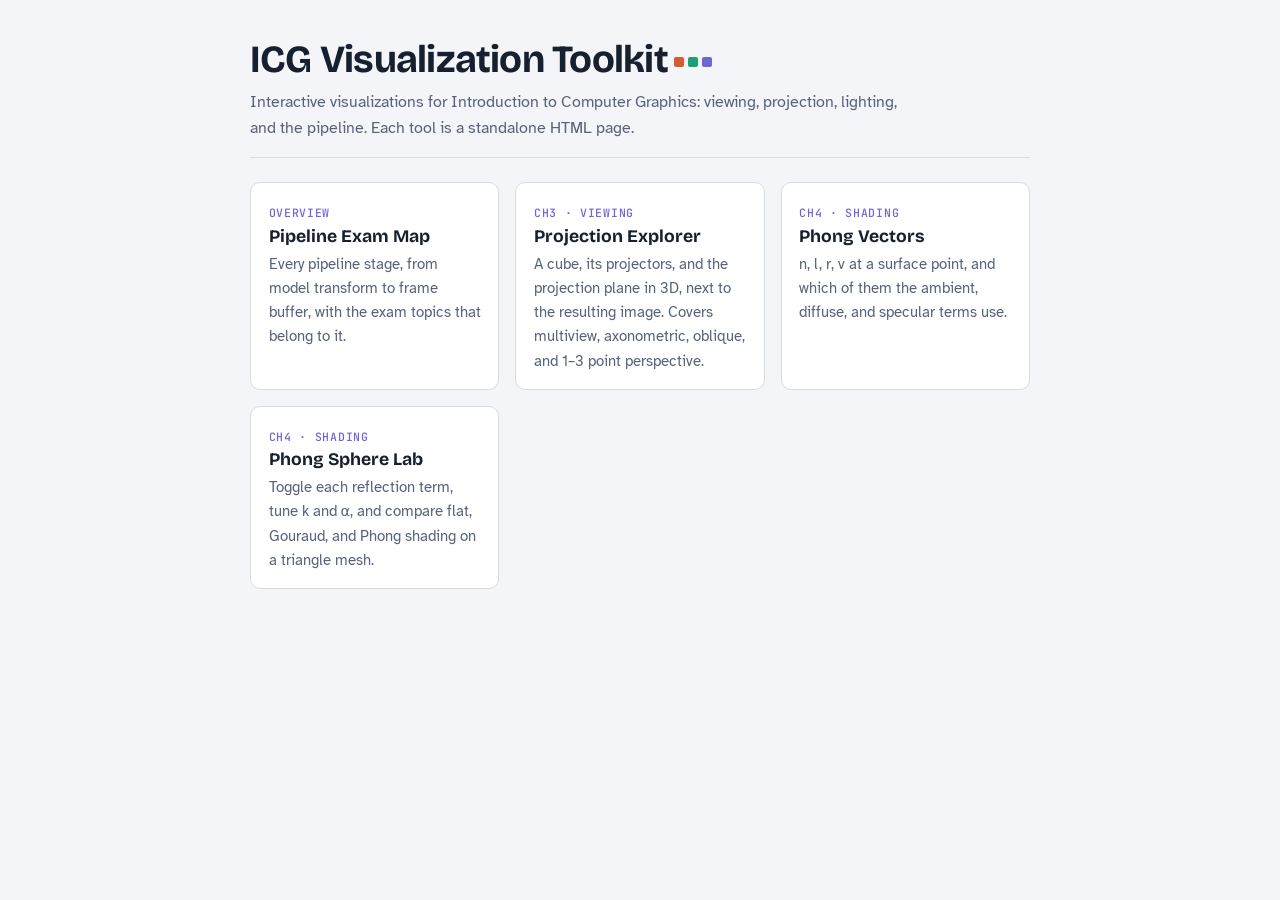
==== index.html @ ba5fea21 "Add ICG visualization toolkit: pipeline map, projection explorer, Phong tools Co-Authored-By: Claude" ====
<!doctype html>
<html lang="en"><head><meta charset="utf-8"><meta name="viewport" content="width=device-width,initial-scale=1,viewport-fit=cover">
<title>ICG Visualization Toolkit</title>
<link rel="stylesheet" href="https://fonts.googleapis.com/css2?family=Bricolage+Grotesque:opsz,wght@12..96,500;12..96,700&family=Atkinson+Hyperlegible:wght@400;700&family=JetBrains+Mono:wght@400;500&display=swap">
<link rel="stylesheet" href="assets/common.css">
<style>
.grid{display:grid;grid-template-columns:repeat(auto-fit,minmax(240px,1fr));gap:1rem;margin-top:1.5rem}
.card{display:block;min-width:0;background:var(--panel);border:1px solid var(--rule);border-radius:10px;padding:1rem 1.1rem;color:var(--ink);text-decoration:none}
.card:hover,.card:focus-visible{border-color:var(--z);outline:none}
.card h3{font:700 1.1rem var(--display);margin:0 0 .3rem}
.card p{margin:0;font-size:.92rem;color:var(--muted)}
.tag{font:500 .72rem var(--mono);letter-spacing:.06em;text-transform:uppercase;color:var(--z)}
.ax{display:inline-flex;gap:4px;vertical-align:middle;margin-left:.4rem}.ax i{width:10px;height:10px;border-radius:2px;display:block}
</style></head><body><main>
<header>
  <h1>ICG Visualization Toolkit<span class="ax" aria-hidden="true"><i style="background:var(--x)"></i><i style="background:var(--y)"></i><i style="background:var(--z)"></i></span></h1>
  <p class="lede">Interactive visualizations for Introduction to Computer Graphics: viewing, projection, lighting, and the pipeline. Each tool is a standalone HTML page.</p>
</header>
<div class="grid">
  <a class="card" href="tools/pipeline-map.html"><span class="tag">Overview</span><h3>Pipeline Exam Map</h3><p>Every pipeline stage, from model transform to frame buffer, with the exam topics that belong to it.</p></a>
  <a class="card" href="tools/projection-explorer.html"><span class="tag">Ch3 · Viewing</span><h3>Projection Explorer</h3><p>A cube, its projectors, and the projection plane in 3D, next to the resulting image. Covers multiview, axonometric, oblique, and 1–3 point perspective.</p></a>
  <a class="card" href="tools/phong-vectors.html"><span class="tag">Ch4 · Shading</span><h3>Phong Vectors</h3><p>n, l, r, v at a surface point, and which of them the ambient, diffuse, and specular terms use.</p></a>
  <a class="card" href="tools/phong-sphere-lab.html"><span class="tag">Ch4 · Shading</span><h3>Phong Sphere Lab</h3><p>Toggle each reflection term, tune k and α, and compare flat, Gouraud, and Phong shading on a triangle mesh.</p></a>
</div>
</main></body></html>
---- assets/common.css ----
/* Shared look for every tool: cool paper, x/y/z axis colors as the only accents */
:root{
  --bg:#F3F5F8; --panel:#FFFFFF; --ink:#16202E; --muted:#56637A; --rule:#D5DCE6;
  --x:#D85A30; --y:#1D9E75; --z:#6E66D4; --hl:#EAE8FC; --amber:#EF9F27;
  --display:"Bricolage Grotesque",ui-sans-serif,system-ui,sans-serif;
  --body:"Atkinson Hyperlegible",ui-sans-serif,system-ui,sans-serif;
  --mono:"JetBrains Mono",ui-monospace,Menlo,Consolas,monospace;
  /* diagram node ramps: fill / stroke / title / subtitle */
  --gray-f:#F1EFE8; --gray-s:#5F5E5A; --gray-t:#444441; --gray-u:#5F5E5A;
  --purple-f:#EEEDFE; --purple-s:#534AB7; --purple-t:#3C3489; --purple-u:#534AB7;
  --teal-f:#E1F5EE; --teal-s:#0F6E56; --teal-t:#085041; --teal-u:#0F6E56;
  --amber-f:#FAEEDA; --amber-s:#854F0B; --amber-t:#633806; --amber-u:#854F0B;
}
@media (prefers-color-scheme: dark){:root:not([data-theme="light"]){
  --bg:#10151D; --panel:#18202B; --ink:#E4E9F1; --muted:#9AA7BB; --rule:#2C3746;
  --x:#F0875F; --y:#4CC79D; --z:#A49DF0; --hl:#2A2752;
  --gray-f:#444441; --gray-s:#B4B2A9; --gray-t:#F1EFE8; --gray-u:#D3D1C7;
  --purple-f:#3C3489; --purple-s:#AFA9EC; --purple-t:#EEEDFE; --purple-u:#CECBF6;
  --teal-f:#085041; --teal-s:#5DCAA5; --teal-t:#E1F5EE; --teal-u:#9FE1CB;
  --amber-f:#633806; --amber-s:#EF9F27; --amber-t:#FAEEDA; --amber-u:#FAC775;
  color-scheme:dark}}
:root[data-theme="dark"]{
  --bg:#10151D; --panel:#18202B; --ink:#E4E9F1; --muted:#9AA7BB; --rule:#2C3746;
  --x:#F0875F; --y:#4CC79D; --z:#A49DF0; --hl:#2A2752;
  --gray-f:#444441; --gray-s:#B4B2A9; --gray-t:#F1EFE8; --gray-u:#D3D1C7;
  --purple-f:#3C3489; --purple-s:#AFA9EC; --purple-t:#EEEDFE; --purple-u:#CECBF6;
  --teal-f:#085041; --teal-s:#5DCAA5; --teal-t:#E1F5EE; --teal-u:#9FE1CB;
  --amber-f:#633806; --amber-s:#EF9F27; --amber-t:#FAEEDA; --amber-u:#FAC775;
  color-scheme:dark}
*{box-sizing:border-box}
html,body{margin:0}
body{background:var(--bg);color:var(--ink);font:16px/1.65 var(--body);
  padding-left:max(16px,env(safe-area-inset-left,0px));padding-right:max(16px,env(safe-area-inset-right,0px));padding-block:0 4rem}
main{max-width:780px;margin:0 auto}
header{padding-block:2rem 1rem;border-bottom:1px solid var(--rule);margin-bottom:1.5rem}
header a.back{font-size:.85rem;color:var(--muted)}
h1{font:700 clamp(1.8rem,5vw,2.4rem)/1.1 var(--display);margin:.4rem 0 .5rem;letter-spacing:-.02em;text-wrap:balance}
h2{font:700 1.3rem/1.2 var(--display);margin:1.5rem 0 .5rem}
p{max-width:65ch}
.lede{color:var(--muted);margin:0}
code{font-family:var(--mono);font-size:.88em}
button{font:inherit;font-size:.86rem;color:var(--ink);background:var(--panel);border:1px solid var(--rule);border-radius:6px;padding:.35rem .7rem;cursor:pointer}
button:hover{border-color:var(--muted)}
button:focus-visible,input:focus-visible{outline:2px solid var(--z);outline-offset:2px}
button.on{background:var(--hl);border-color:var(--z)}
input[type=range]{accent-color:var(--z)}
.svgwrap{overflow-x:auto}
.svgwrap svg{display:block;width:100%;min-width:560px}
/* SVG text + node classes */
.t{font:14px var(--body);fill:var(--ink)}
.ts{font:12px var(--body);fill:var(--muted)}
.th{font:500 14px var(--body);fill:var(--ink)}
.arr{stroke:var(--muted);stroke-width:1.5;fill:none}
.box{fill:var(--panel);stroke:var(--rule)}
.c-gray>rect,rect.c-gray{fill:var(--gray-f);stroke:var(--gray-s)} .c-gray>.th{fill:var(--gray-t)} .c-gray>.ts{fill:var(--gray-u)}
.c-purple>rect,rect.c-purple{fill:var(--purple-f);stroke:var(--purple-s)} .c-purple>.th{fill:var(--purple-t)} .c-purple>.ts{fill:var(--purple-u)}
.c-teal>rect,rect.c-teal{fill:var(--teal-f);stroke:var(--teal-s)} .c-teal>.th{fill:var(--teal-t)} .c-teal>.ts{fill:var(--teal-u)}
.c-amber>rect,rect.c-amber{fill:var(--amber-f);stroke:var(--amber-s)} .c-amber>.th{fill:var(--amber-t)} .c-amber>.ts{fill:var(--amber-u)}
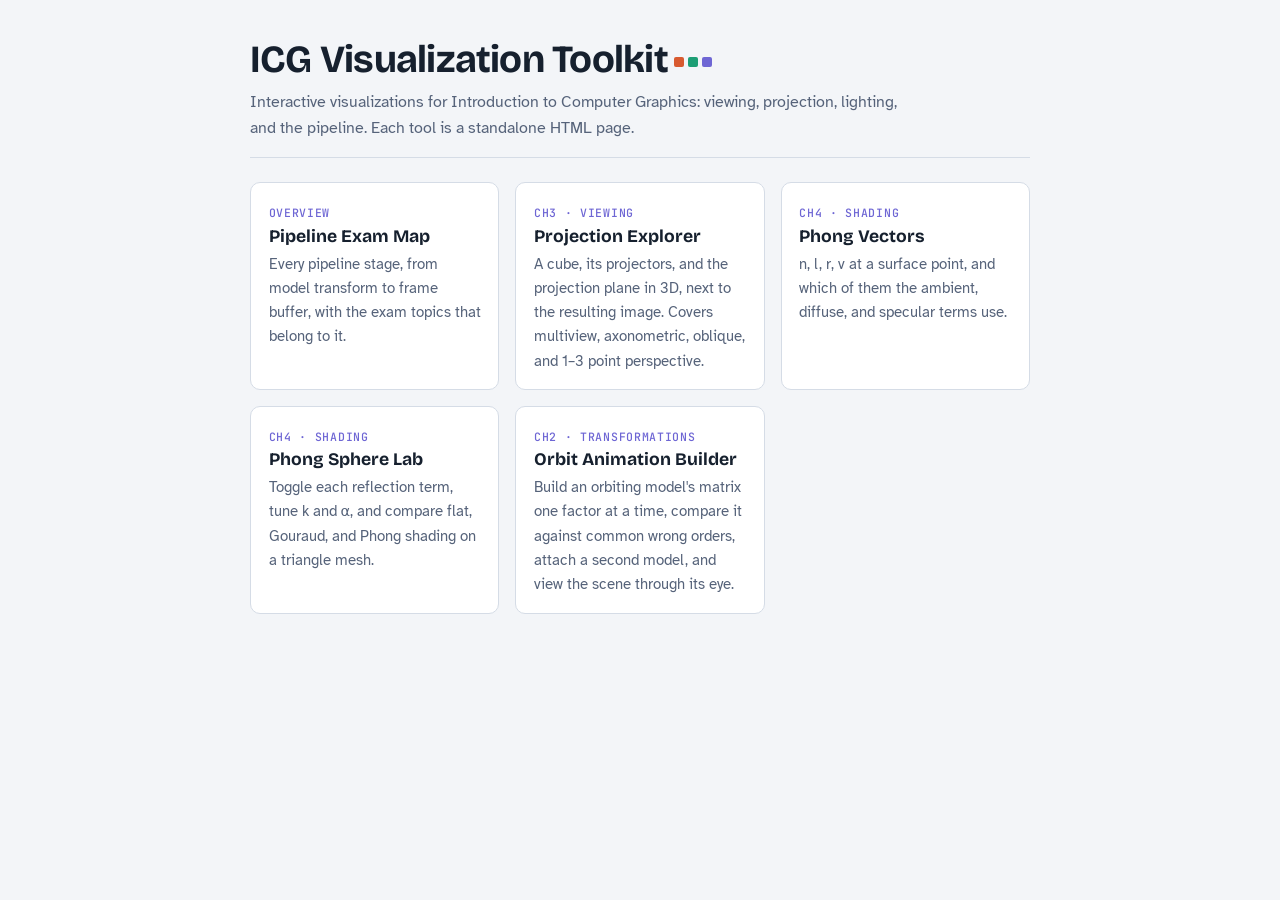
==== commit 12dbb327: "Add orbit animation builder Co-Authored-By: Claude Opus 5.5 <noreply@anthropic.com> Claude-Session: " ====
--- a/index.html
+++ b/index.html
@@ -21,5 +21,6 @@
   <a class="card" href="tools/projection-explorer.html"><span class="tag">Ch3 · Viewing</span><h3>Projection Explorer</h3><p>A cube, its projectors, and the projection plane in 3D, next to the resulting image. Covers multiview, axonometric, oblique, and 1–3 point perspective.</p></a>
   <a class="card" href="tools/phong-vectors.html"><span class="tag">Ch4 · Shading</span><h3>Phong Vectors</h3><p>n, l, r, v at a surface point, and which of them the ambient, diffuse, and specular terms use.</p></a>
   <a class="card" href="tools/phong-sphere-lab.html"><span class="tag">Ch4 · Shading</span><h3>Phong Sphere Lab</h3><p>Toggle each reflection term, tune k and α, and compare flat, Gouraud, and Phong shading on a triangle mesh.</p></a>
+  <a class="card" href="tools/orbit-animation.html"><span class="tag">Ch2 · Transformations</span><h3>Orbit Animation Builder</h3><p>Build an orbiting model's matrix one factor at a time, compare it against common wrong orders, attach a second model, and view the scene through its eye.</p></a>
 </div>
 </main></body></html>
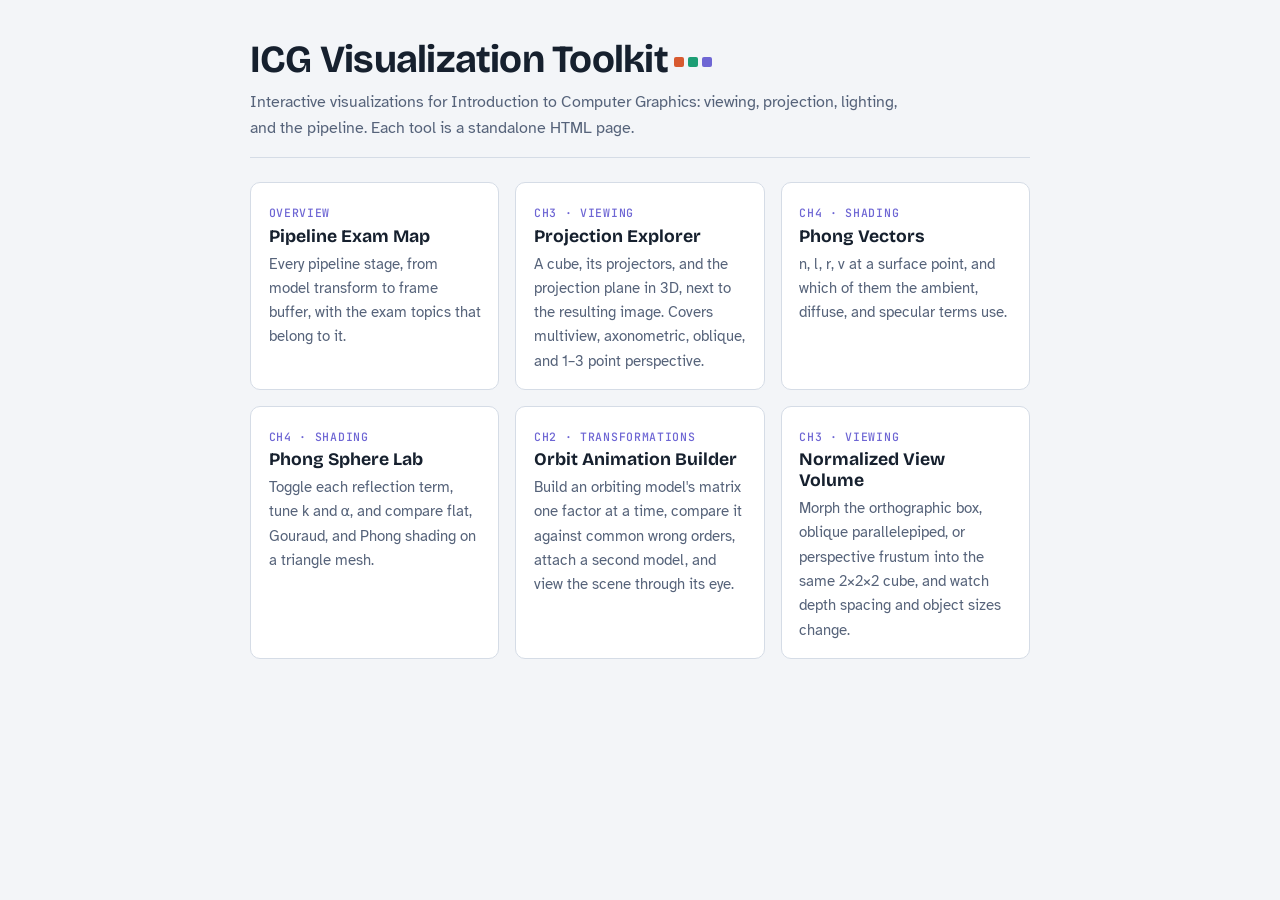
==== commit a8ed0931: "Add normalized view volume tool Co-Authored-By: Claude Opus 5.5 <noreply@anthropic.com> Claude-Sessi" ====
--- a/index.html
+++ b/index.html
@@ -22,5 +22,6 @@
   <a class="card" href="tools/phong-vectors.html"><span class="tag">Ch4 · Shading</span><h3>Phong Vectors</h3><p>n, l, r, v at a surface point, and which of them the ambient, diffuse, and specular terms use.</p></a>
   <a class="card" href="tools/phong-sphere-lab.html"><span class="tag">Ch4 · Shading</span><h3>Phong Sphere Lab</h3><p>Toggle each reflection term, tune k and α, and compare flat, Gouraud, and Phong shading on a triangle mesh.</p></a>
   <a class="card" href="tools/orbit-animation.html"><span class="tag">Ch2 · Transformations</span><h3>Orbit Animation Builder</h3><p>Build an orbiting model's matrix one factor at a time, compare it against common wrong orders, attach a second model, and view the scene through its eye.</p></a>
+  <a class="card" href="tools/normalized-volume.html"><span class="tag">Ch3 · Viewing</span><h3>Normalized View Volume</h3><p>Morph the orthographic box, oblique parallelepiped, or perspective frustum into the same 2×2×2 cube, and watch depth spacing and object sizes change.</p></a>
 </div>
 </main></body></html>
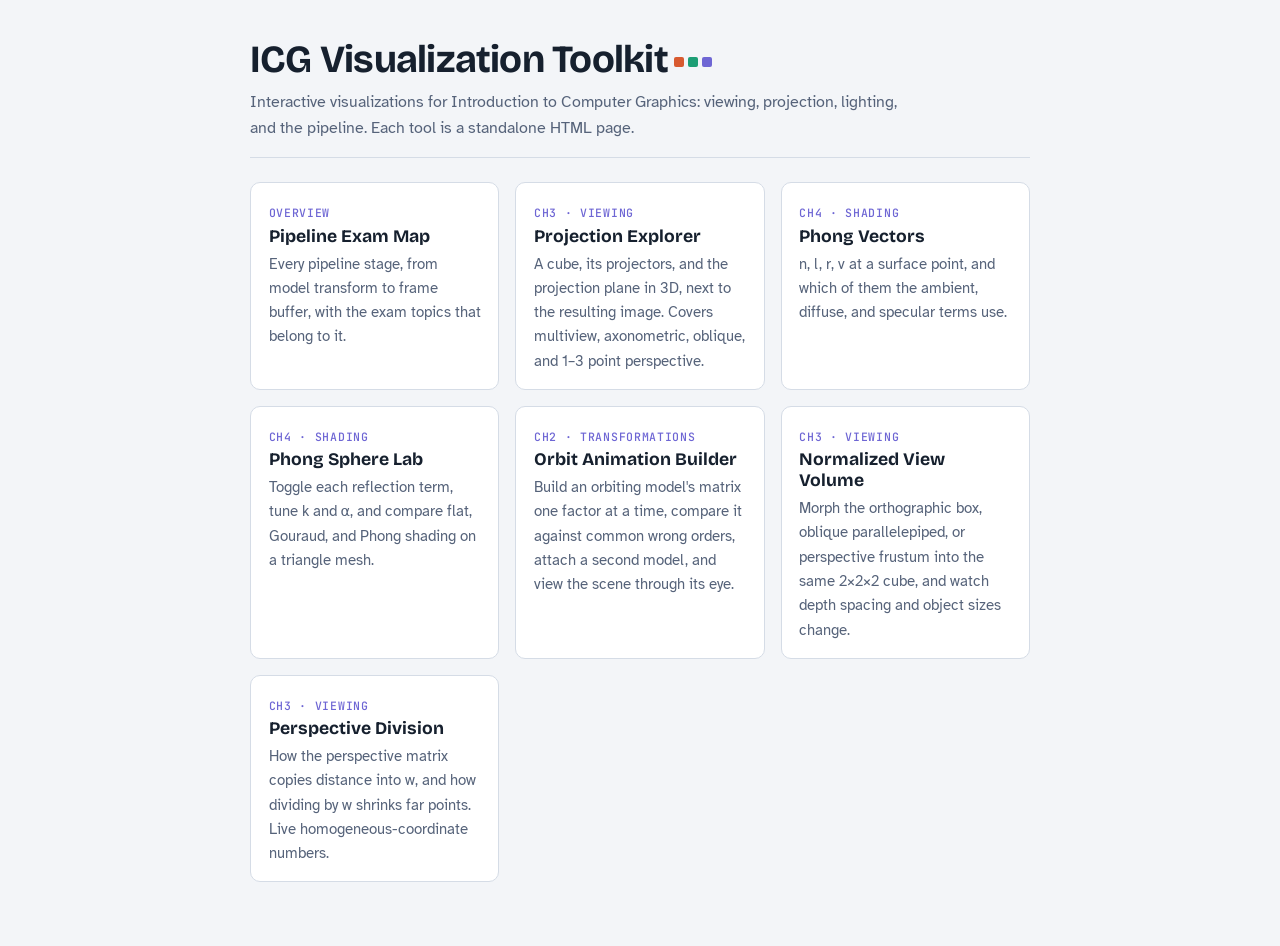
==== commit aa06cd1a: "Add perspective division tool Co-Authored-By: Claude Opus 5.5 <noreply@anthropic.com> Claude-Session" ====
--- a/index.html
+++ b/index.html
@@ -23,5 +23,6 @@
   <a class="card" href="tools/phong-sphere-lab.html"><span class="tag">Ch4 · Shading</span><h3>Phong Sphere Lab</h3><p>Toggle each reflection term, tune k and α, and compare flat, Gouraud, and Phong shading on a triangle mesh.</p></a>
   <a class="card" href="tools/orbit-animation.html"><span class="tag">Ch2 · Transformations</span><h3>Orbit Animation Builder</h3><p>Build an orbiting model's matrix one factor at a time, compare it against common wrong orders, attach a second model, and view the scene through its eye.</p></a>
   <a class="card" href="tools/normalized-volume.html"><span class="tag">Ch3 · Viewing</span><h3>Normalized View Volume</h3><p>Morph the orthographic box, oblique parallelepiped, or perspective frustum into the same 2×2×2 cube, and watch depth spacing and object sizes change.</p></a>
+  <a class="card" href="tools/perspective-division.html"><span class="tag">Ch3 · Viewing</span><h3>Perspective Division</h3><p>How the perspective matrix copies distance into w, and how dividing by w shrinks far points. Live homogeneous-coordinate numbers.</p></a>
 </div>
 </main></body></html>
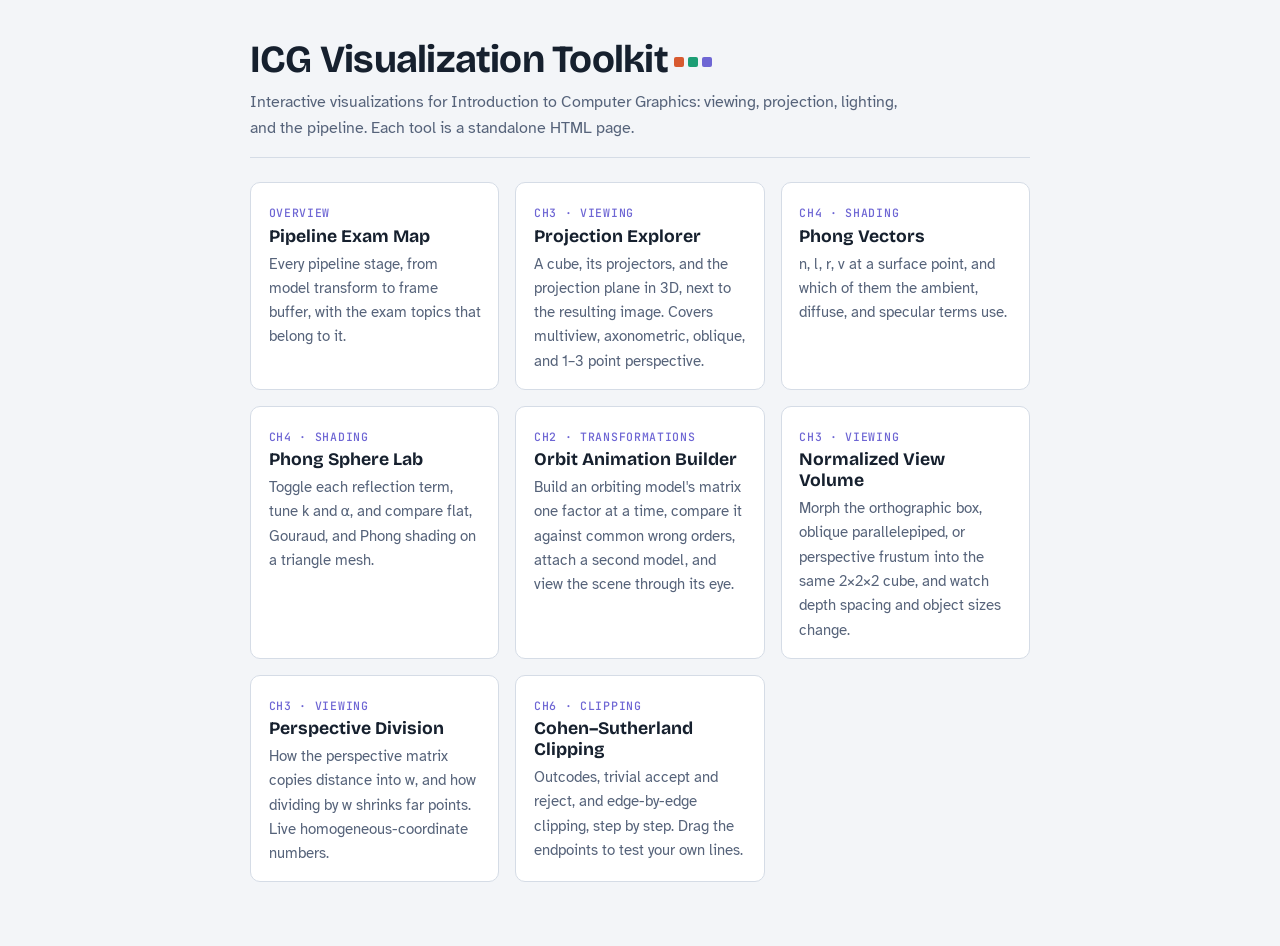
==== commit e2b4f09f: "Add Cohen-Sutherland clipping tool Co-Authored-By: Claude Opus 5.5 <noreply@anthropic.com> Claude-Se" ====
--- a/index.html
+++ b/index.html
@@ -24,5 +24,6 @@
   <a class="card" href="tools/orbit-animation.html"><span class="tag">Ch2 · Transformations</span><h3>Orbit Animation Builder</h3><p>Build an orbiting model's matrix one factor at a time, compare it against common wrong orders, attach a second model, and view the scene through its eye.</p></a>
   <a class="card" href="tools/normalized-volume.html"><span class="tag">Ch3 · Viewing</span><h3>Normalized View Volume</h3><p>Morph the orthographic box, oblique parallelepiped, or perspective frustum into the same 2×2×2 cube, and watch depth spacing and object sizes change.</p></a>
   <a class="card" href="tools/perspective-division.html"><span class="tag">Ch3 · Viewing</span><h3>Perspective Division</h3><p>How the perspective matrix copies distance into w, and how dividing by w shrinks far points. Live homogeneous-coordinate numbers.</p></a>
+  <a class="card" href="tools/cohen-sutherland.html"><span class="tag">Ch6 · Clipping</span><h3>Cohen–Sutherland Clipping</h3><p>Outcodes, trivial accept and reject, and edge-by-edge clipping, step by step. Drag the endpoints to test your own lines.</p></a>
 </div>
 </main></body></html>
